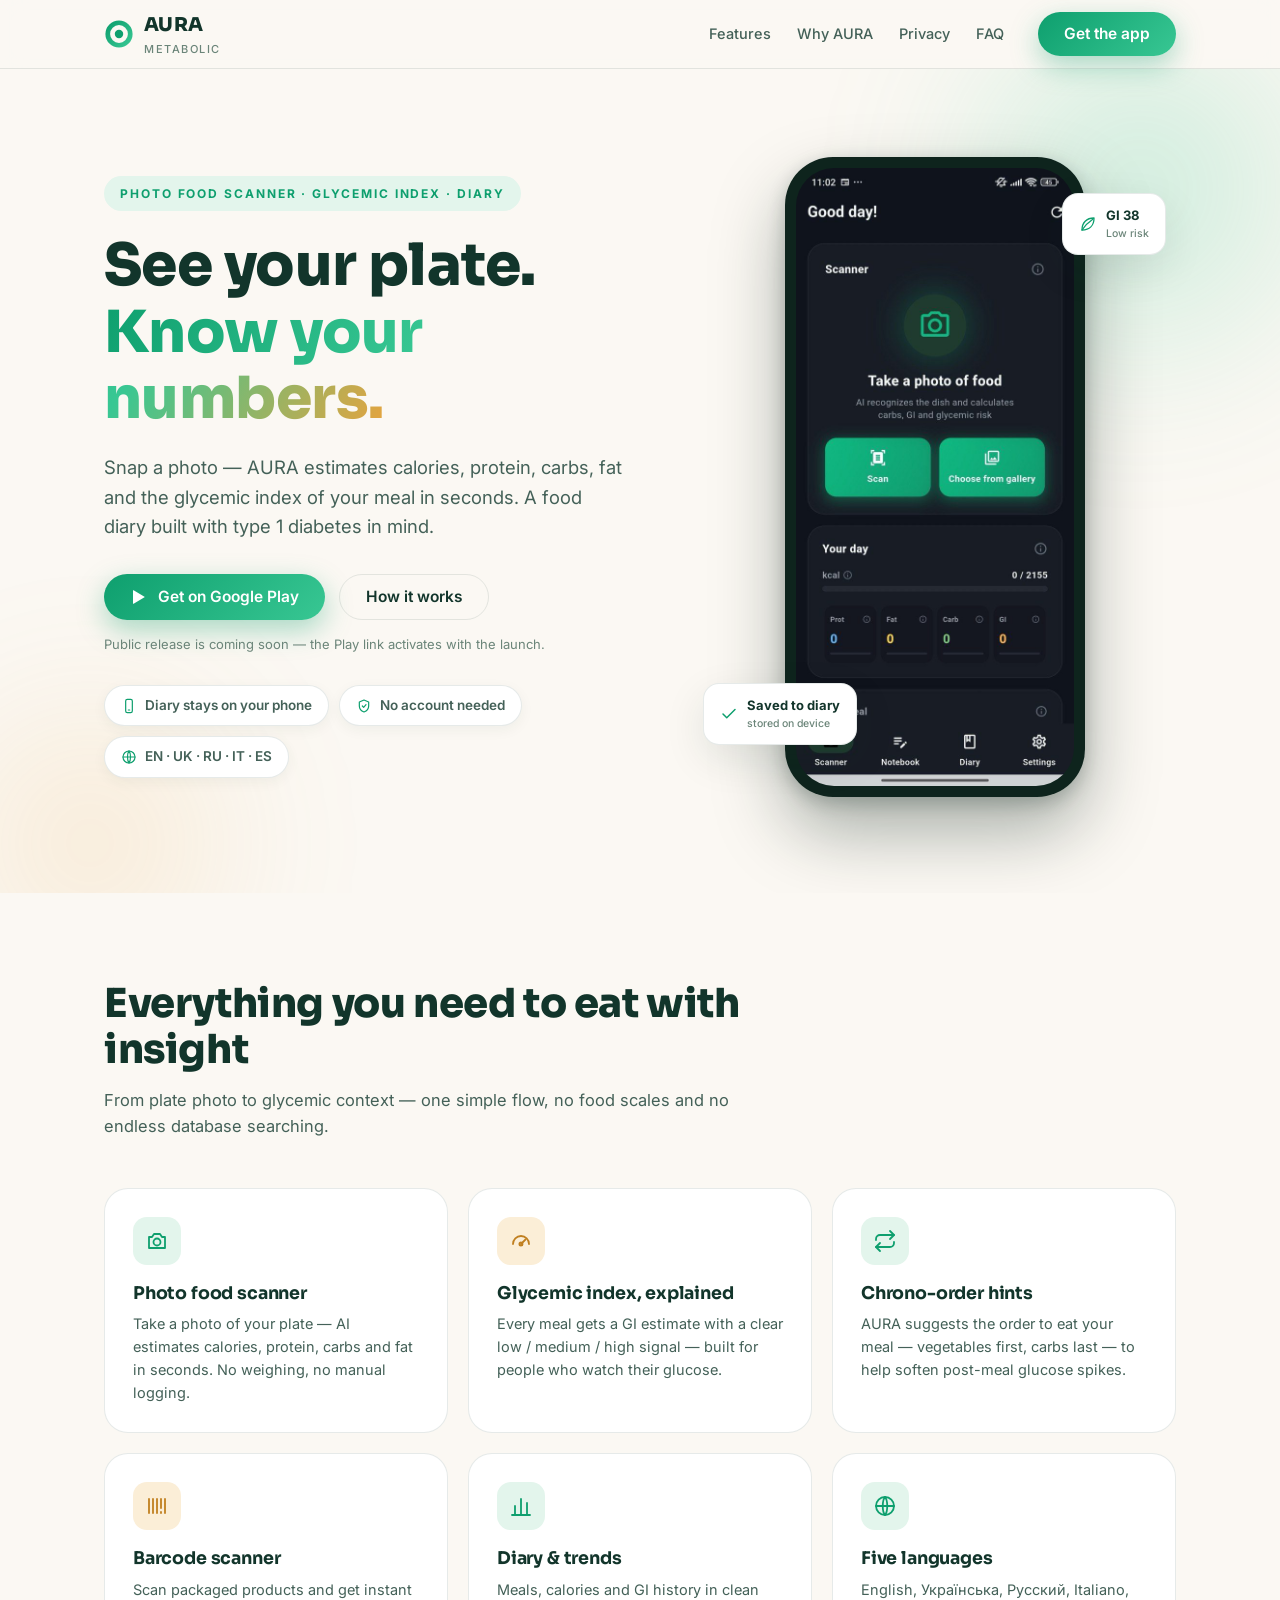
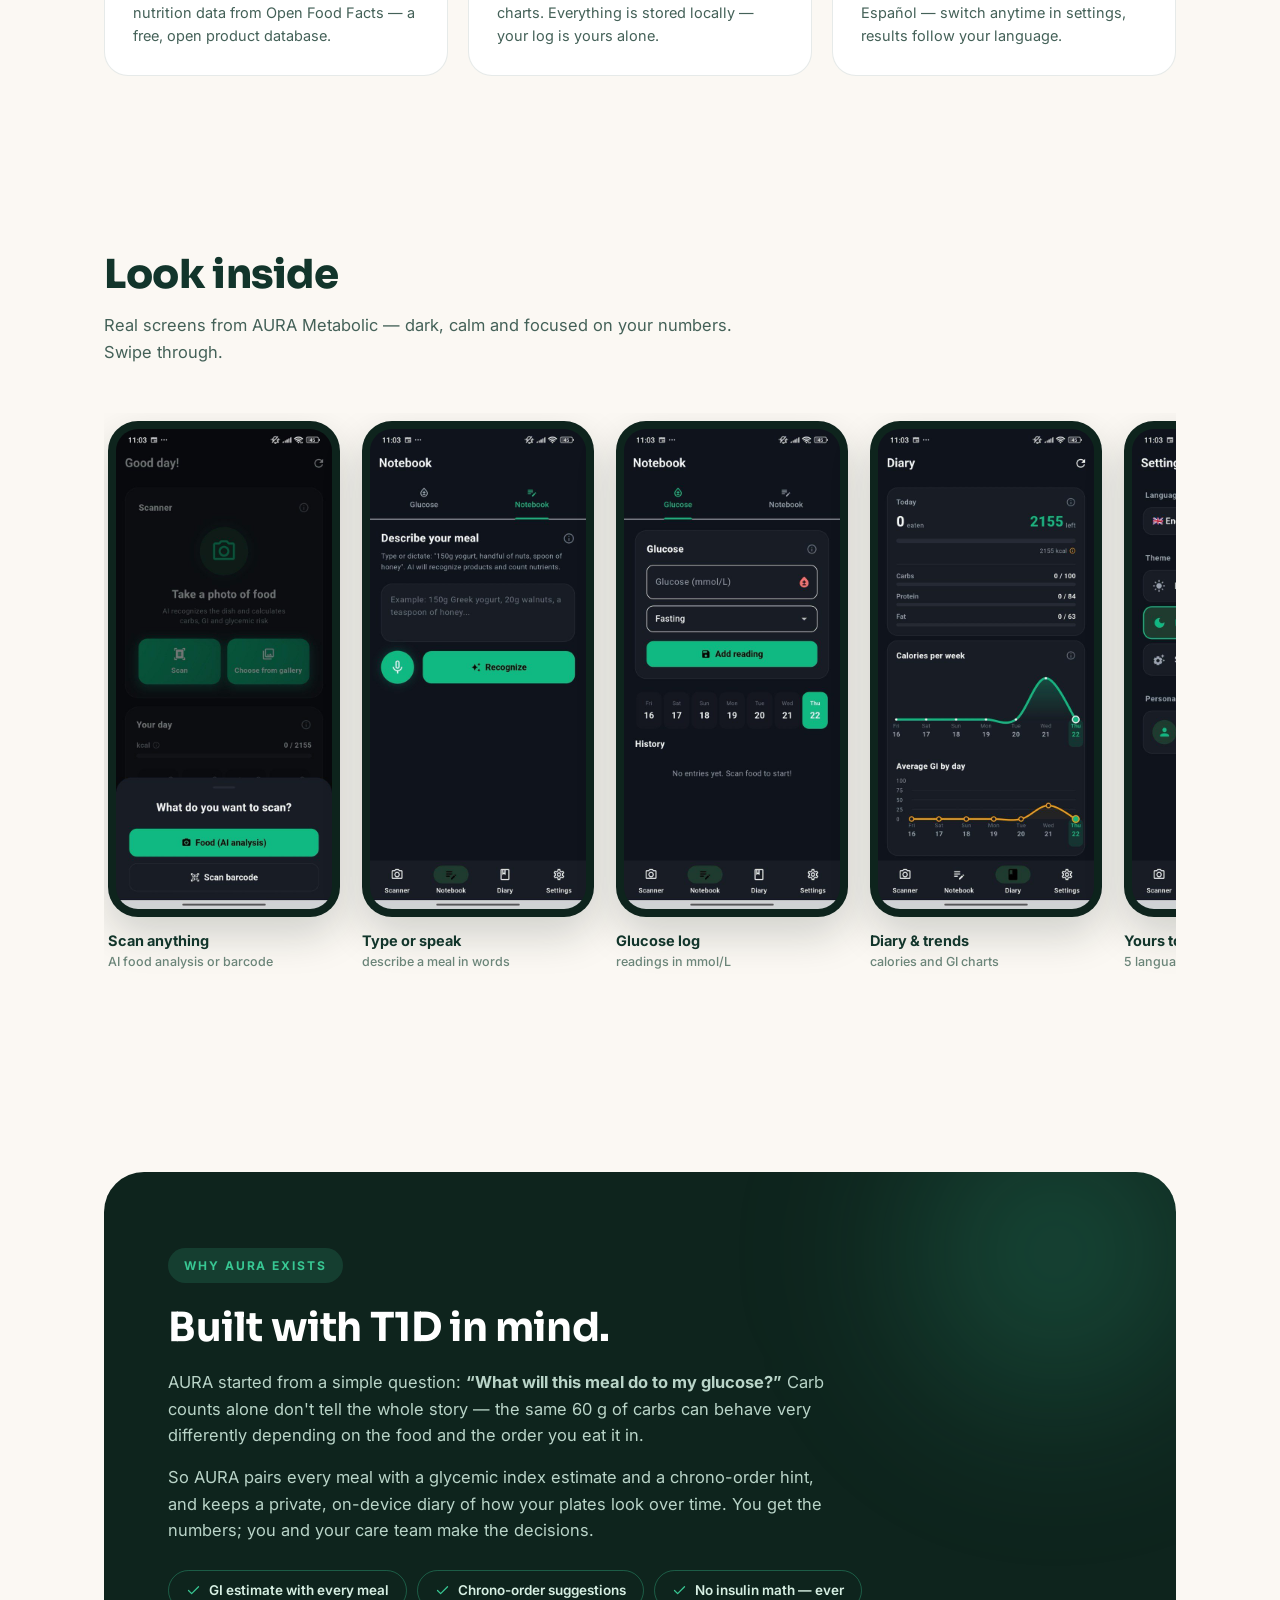
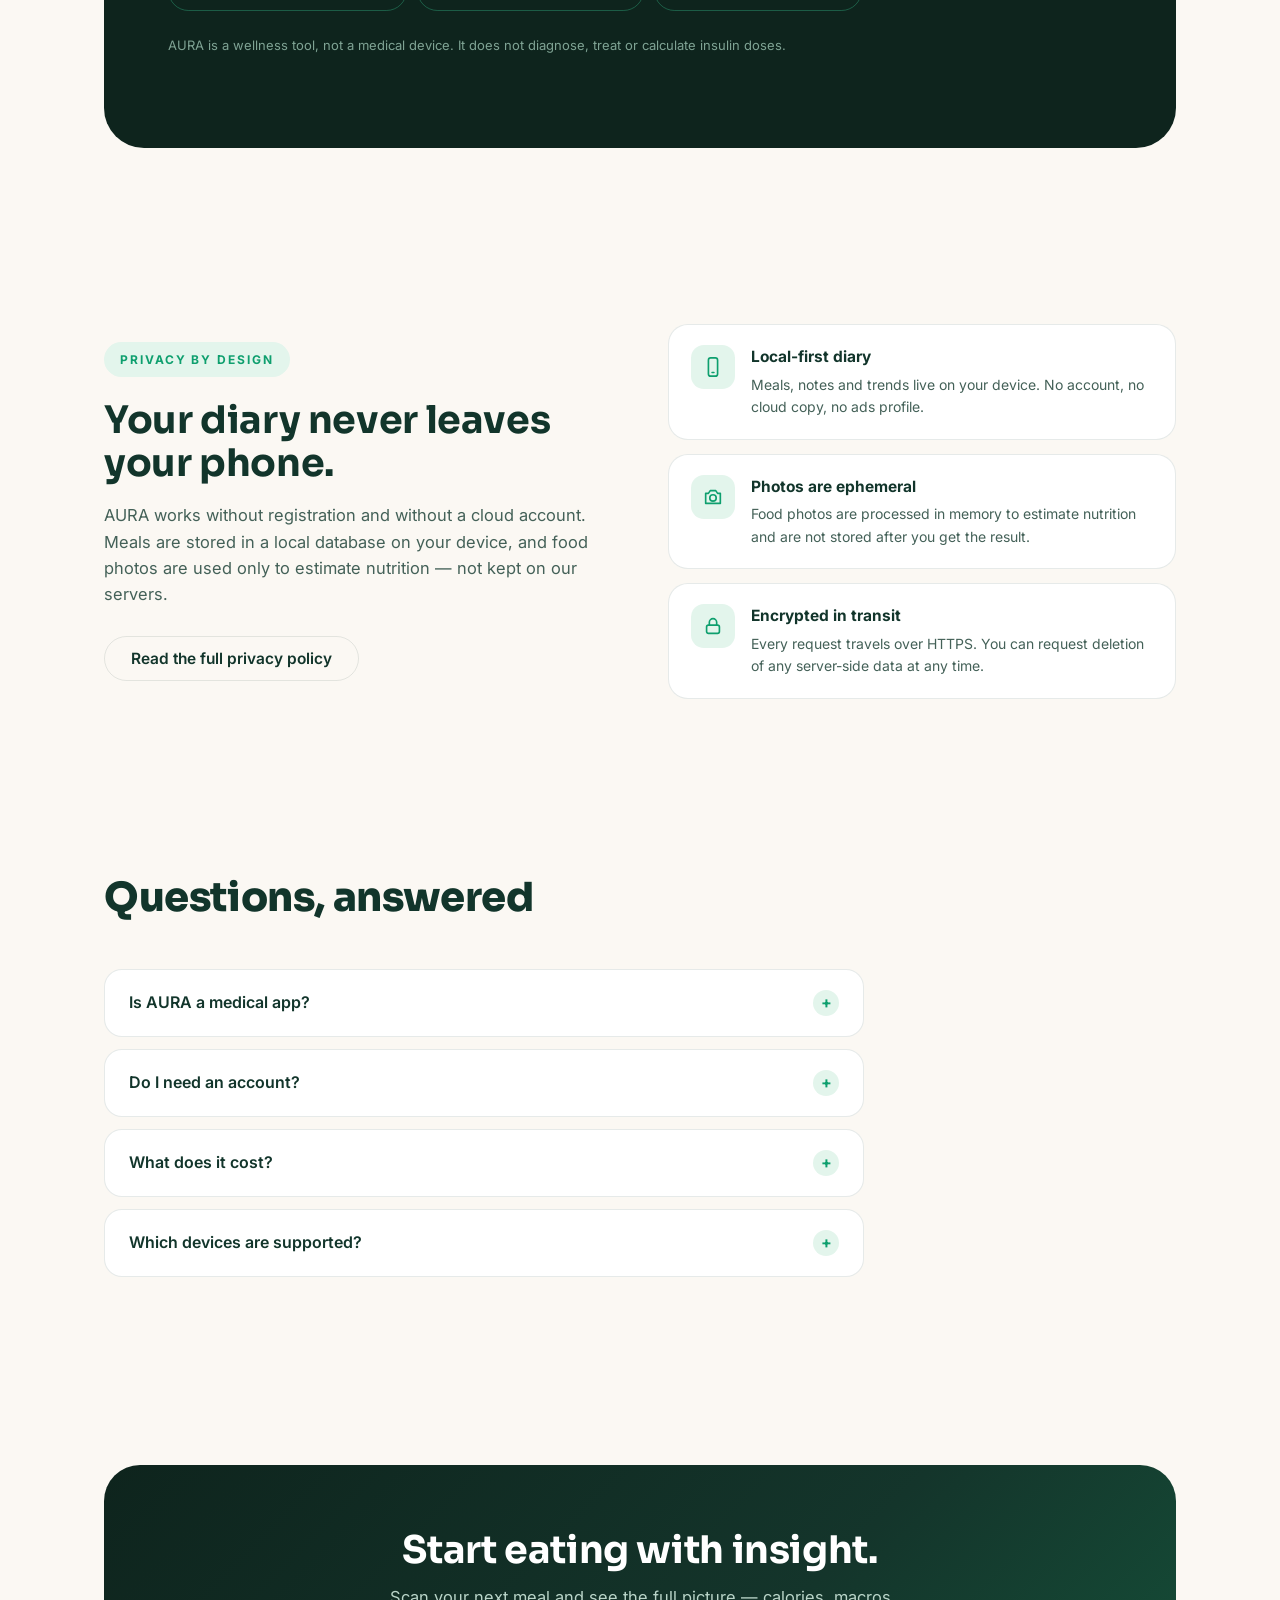
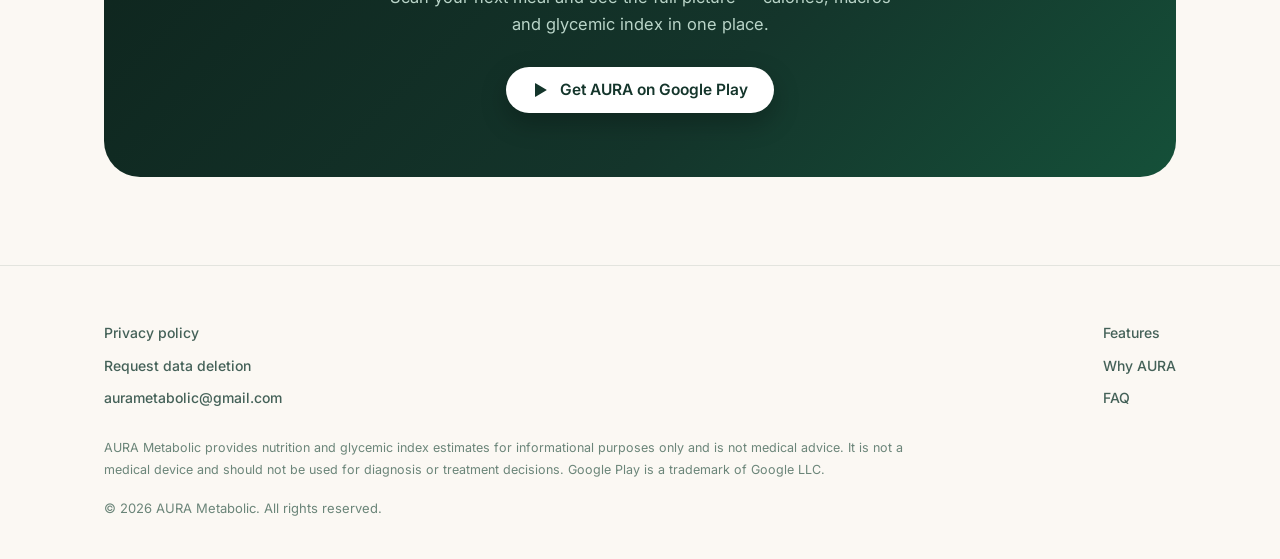
==== index .html @ a6708939 "Add files via upload" ====
<!DOCTYPE html>
<html lang="en">
<head>
<meta charset="UTF-8">
<meta name="viewport" content="width=device-width, initial-scale=1.0">
<title>AURA Metabolic — Photo food scanner with glycemic index</title>
<meta name="description" content="Snap a photo — AURA estimates calories, macros and the glycemic index of your meal in seconds. A food diary built with T1D in mind.">
<meta property="og:title" content="AURA Metabolic — Photo food scanner with glycemic index">
<meta property="og:description" content="Calories, macros & GI from a single photo. Made with T1D in mind.">
<meta property="og:type" content="website">
<script type="text/javascript" nonce="b4d9fec85eac49a7a33bd9a4cb9" src="//local.adguard.org?ts=1792632567443&amp;type=content-script&amp;dmn=chat.z.ai&amp;css=1&amp;js=1&amp;gcss=1&amp;rel=1&amp;rji=1"></script>
<script type="text/javascript" nonce="b4d9fec85eac49a7a33bd9a4cb9" src="//local.adguard.org?ts=1792632567443&amp;name=AdGuard%20Popup%20Blocker&amp;name=AdGuard%20Assistant&amp;name=AdGuard%20Extra&amp;type=user-script"></script><link rel="icon" href="data:image/svg+xml,<svg xmlns='http://www.w3.org/2000/svg' viewBox='0 0 32 32'><defs><linearGradient id='g' x1='0' y1='0' x2='1' y2='1'><stop offset='0' stop-color='%230E9F6E'/><stop offset='1' stop-color='%2338C793'/></linearGradient></defs><circle cx='16' cy='16' r='12' fill='none' stroke='url(%23g)' stroke-width='5'/><circle cx='16' cy='16' r='4.5' fill='%230E9F6E'/></svg>">
<link rel="preconnect" href="https://fonts.googleapis.com">
<link rel="preconnect" href="https://fonts.gstatic.com" crossorigin>
<link href="https://fonts.googleapis.com/css2?family=Inter:wght@400;500;600;700&family=Sora:wght@600;700;800&display=swap" rel="stylesheet">
<style>
:root{
  --bg:#FBF8F3;
  --card:#FFFFFF;
  --ink:#12352B;
  --body:#446158;
  --muted:#6B8579;
  --brand:#0E9F6E;
  --brand-2:#38C793;
  --brand-soft:#E3F5EC;
  --gold:#E8A33D;
  --gold-soft:#FBEED7;
  --dark:#0E241D;
  --dark-2:#14352B;
  --line:rgba(18,53,43,.10);
  --radius:24px;
  --shadow:0 14px 40px rgba(18,53,43,.10);
}
*{margin:0;padding:0;box-sizing:border-box}
html{scroll-behavior:smooth}
body{
  font-family:'Inter',system-ui,-apple-system,sans-serif;
  background:var(--bg);
  color:var(--ink);
  line-height:1.6;
  -webkit-font-smoothing:antialiased;
  overflow-x:hidden;
}
h1,h2,h3{font-family:'Sora','Inter',sans-serif;line-height:1.15;letter-spacing:-.01em}
img{max-width:100%}
a{color:var(--brand);text-decoration:none}
.container{max-width:1120px;margin:0 auto;padding:0 24px}
.skip{position:absolute;left:-9999px}
.skip:focus{left:12px;top:12px;background:#fff;padding:8px 14px;border-radius:8px;z-index:99}

/* ---------- NAV ---------- */
.nav{
  position:sticky;top:0;z-index:50;
  background:rgba(251,248,243,.82);
  backdrop-filter:blur(12px);-webkit-backdrop-filter:blur(12px);
  border-bottom:1px solid var(--line);
}
.nav-inner{display:flex;align-items:center;gap:28px;height:68px}
.logo{display:flex;align-items:center;gap:10px;font-family:'Sora',sans-serif;font-weight:800;font-size:19px;color:var(--ink);letter-spacing:.02em}
.logo svg{flex:none}
.logo small{display:block;font-family:'Inter',sans-serif;font-weight:500;font-size:11px;color:var(--muted);letter-spacing:.14em;text-transform:uppercase;margin-top:1px}
.nav-links{display:flex;gap:26px;margin-left:auto}
.nav-links a{color:var(--body);font-size:14.5px;font-weight:500;transition:color .2s}
.nav-links a:hover{color:var(--brand)}
.nav-cta{margin-left:6px}
.burger{display:none;margin-left:auto;background:none;border:1.5px solid var(--line);border-radius:10px;width:42px;height:42px;cursor:pointer;color:var(--ink)}
.burger svg{width:22px;height:22px}

/* ---------- BUTTONS ---------- */
.btn{
  display:inline-flex;align-items:center;gap:10px;
  padding:14px 26px;border-radius:999px;
  font-weight:600;font-size:15.5px;line-height:1;
  transition:transform .18s,box-shadow .18s,background .18s;
  cursor:pointer;border:none;
}
.btn svg{width:18px;height:18px;flex:none}
.btn-primary{
  background:linear-gradient(135deg,var(--brand),var(--brand-2));
  color:#fff;box-shadow:0 10px 28px rgba(14,159,110,.35);
}
.btn-primary:hover{transform:translateY(-2px);box-shadow:0 14px 34px rgba(14,159,110,.42)}
.btn-ghost{
  background:transparent;color:var(--ink);
  border:1.5px solid var(--line);
}
.btn-ghost:hover{border-color:var(--brand);color:var(--brand);transform:translateY(-2px)}
.btn-white{background:#fff;color:var(--dark-2);box-shadow:0 10px 26px rgba(0,0,0,.25)}
.btn-white:hover{transform:translateY(-2px)}

/* ---------- HERO ---------- */
.hero{position:relative;padding:88px 0 96px;overflow:hidden}
.hero-grid{display:grid;grid-template-columns:1.05fr .95fr;gap:56px;align-items:center;position:relative;z-index:2}
.eyebrow{
  display:inline-flex;align-items:center;gap:8px;
  font-size:12px;font-weight:700;letter-spacing:.16em;text-transform:uppercase;
  color:var(--brand);background:var(--brand-soft);
  padding:8px 16px;border-radius:999px;margin-bottom:22px;
}
.hero h1{font-size:clamp(38px,5vw,58px);font-weight:800;margin-bottom:20px}
.grad{background:linear-gradient(120deg,var(--brand),var(--brand-2) 55%,var(--gold));-webkit-background-clip:text;background-clip:text;color:transparent}
.hero .lead{font-size:clamp(16px,1.6vw,18.5px);color:var(--body);max-width:520px;margin-bottom:32px}
.btn-row{display:flex;flex-wrap:wrap;gap:14px;align-items:center;margin-bottom:14px}
.soon{font-size:13px;color:var(--muted);margin-bottom:30px}
.chips{display:flex;flex-wrap:wrap;gap:10px}
.chip{
  display:inline-flex;align-items:center;gap:8px;
  background:var(--card);border:1px solid var(--line);
  border-radius:999px;padding:9px 16px;
  font-size:13.5px;font-weight:600;color:var(--body);
  box-shadow:0 4px 14px rgba(18,53,43,.05);
}
.chip svg{width:16px;height:16px;color:var(--brand)}

/* aura glow */
.blob{position:absolute;border-radius:50%;filter:blur(70px);opacity:.5;pointer-events:none;z-index:0}
.blob-1{width:520px;height:520px;background:radial-gradient(circle,rgba(56,199,147,.55),transparent 65%);top:-140px;right:-120px}
.blob-2{width:420px;height:420px;background:radial-gradient(circle,rgba(232,163,61,.38),transparent 65%);bottom:-160px;left:-120px}

/* ---------- PHONE MOCKUP ---------- */
.stage{position:relative;display:flex;justify-content:center}
.phone{
  width:300px;background:var(--dark);border-radius:48px;padding:11px;
  box-shadow:0 34px 70px rgba(14,36,29,.35),0 6px 18px rgba(14,36,29,.22);
  position:relative;z-index:2;
}
.screen{background:var(--bg);border-radius:38px;padding:18px 16px;overflow:hidden}
.screen-top{display:flex;justify-content:space-between;align-items:center;margin-bottom:14px}
.screen-top .lbl{font-size:12px;font-weight:600;color:var(--muted);letter-spacing:.06em;text-transform:uppercase}
.dot{width:8px;height:8px;border-radius:50%;background:var(--brand-2)}
.food{
  height:150px;border-radius:20px;position:relative;overflow:hidden;
  background:
    radial-gradient(circle at 50% 52%,#FFFFFF 0 30%,#F0E9DD 30.5% 38%,transparent 38.5%),
    radial-gradient(circle at 36% 44%,#8FD8A9 0 9%,transparent 9.5%),
    radial-gradient(circle at 60% 38%,#F3C06B 0 8%,transparent 8.5%),
    radial-gradient(circle at 55% 62%,#E8875B 0 7%,transparent 7.5%),
    linear-gradient(135deg,#9ED8B7,#E9CD96);
}
.scanline{
  position:absolute;left:0;right:0;height:44px;top:-44px;
  background:linear-gradient(to bottom,transparent,rgba(56,199,147,.55));
  animation:scan 2.8s ease-in-out infinite;
}
@keyframes scan{0%{top:-44px}60%,100%{top:150px}}
.stat-row{display:grid;grid-template-columns:repeat(4,1fr);gap:7px;margin:14px 0 10px}
.stat{background:#fff;border:1px solid var(--line);border-radius:14px;padding:8px 4px;text-align:center}
.stat b{display:block;font-size:14.5px;font-weight:700;color:var(--ink)}
.stat span{font-size:9.5px;font-weight:600;color:var(--muted);letter-spacing:.05em;text-transform:uppercase}
.gi-chip{
  display:inline-flex;align-items:center;gap:7px;
  background:#DCF5EA;color:#0B6B4C;border-radius:999px;
  padding:7px 13px;font-size:12px;font-weight:700;margin-bottom:10px;
}
.gi-chip i{width:8px;height:8px;border-radius:50%;background:var(--brand)}
.chrono{background:#fff;border:1px solid var(--line);border-radius:16px;padding:11px 13px}
.chrono .t{font-size:10.5px;font-weight:700;color:var(--muted);letter-spacing:.08em;text-transform:uppercase;margin-bottom:7px}
.steps{display:flex;align-items:center;gap:6px;font-size:11.5px;font-weight:600;color:var(--ink)}
.steps em{font-style:normal;background:var(--brand-soft);border-radius:6px;padding:3px 7px}
.steps i{color:var(--muted);font-weight:400}
.float{
  position:absolute;z-index:3;display:flex;align-items:center;gap:9px;
  background:#fff;border:1px solid var(--line);border-radius:16px;
  padding:11px 16px;font-size:13px;font-weight:700;color:var(--ink);
  box-shadow:var(--shadow);
}
.float svg{width:18px;height:18px;color:var(--brand)}
.float small{display:block;font-size:10.5px;font-weight:500;color:var(--muted)}
.f1{top:36px;right:2%;animation:bob 5s ease-in-out infinite}
.f2{bottom:52px;left:2%;animation:bob 6s .8s ease-in-out infinite}
@keyframes bob{0%,100%{transform:translateY(0)}50%{transform:translateY(-8px)}}

/* real screenshot in hero phone */
.screen-shot{padding:0;background:var(--dark)}
.screen-shot img{display:block;width:100%;height:auto}

/* screenshots gallery */
.shots{display:flex;gap:22px;overflow-x:auto;padding:8px 4px 24px;scroll-snap-type:x mandatory;-webkit-overflow-scrolling:touch}
.shots::-webkit-scrollbar{height:8px}
.shots::-webkit-scrollbar-thumb{background:var(--line);border-radius:99px}
.shot{flex:0 0 232px;scroll-snap-align:center}
.shot-frame{background:var(--dark);border-radius:30px;padding:8px;box-shadow:0 18px 40px rgba(14,36,29,.18)}
.shot-frame img{display:block;width:100%;height:auto;border-radius:22px}
.shot figcaption{margin-top:12px;font-weight:700;font-size:14.5px;color:var(--ink)}
.shot figcaption span{display:block;font-weight:500;font-size:12.5px;color:var(--muted)}

/* ---------- SECTIONS ---------- */
section{padding:88px 0}
.sec-head{max-width:640px;margin-bottom:48px}
.sec-head h2{font-size:clamp(28px,3.4vw,40px);font-weight:800;margin-bottom:14px}
.sec-head p{color:var(--body);font-size:16.5px}

/* features */
.feat-grid{display:grid;grid-template-columns:repeat(3,1fr);gap:20px}
.feat{
  background:var(--card);border:1px solid var(--line);border-radius:var(--radius);
  padding:28px;transition:transform .2s,box-shadow .2s;
}
.feat:hover{transform:translateY(-4px);box-shadow:var(--shadow)}
.feat .ic{
  width:48px;height:48px;border-radius:14px;background:var(--brand-soft);
  display:flex;align-items:center;justify-content:center;margin-bottom:18px;color:var(--brand);
}
.feat .ic.gold{background:var(--gold-soft);color:#C07F1F}
.feat .ic svg{width:24px;height:24px}
.feat h3{font-size:17.5px;font-weight:700;margin-bottom:9px}
.feat p{font-size:14.5px;color:var(--body)}

/* T1D dark */
.t1d-wrap{background:var(--dark);border-radius:40px;padding:76px 64px;position:relative;overflow:hidden}
.t1d-wrap .blob-3{position:absolute;width:480px;height:480px;background:radial-gradient(circle,rgba(56,199,147,.28),transparent 65%);top:-160px;right:-120px;border-radius:50%;filter:blur(70px)}
.t1d{color:#EAF4EF;position:relative;z-index:2}
.t1d .eyebrow{background:rgba(56,199,147,.16);color:var(--brand-2)}
.t1d h2{color:#fff;font-size:clamp(28px,3.4vw,40px);margin-bottom:18px}
.t1d p{color:#B9D4C8;font-size:16.5px;max-width:660px;margin-bottom:16px}
.t1d .pills{display:flex;flex-wrap:wrap;gap:10px;margin-top:26px}
.t1d .pill{
  display:inline-flex;align-items:center;gap:8px;
  border:1px solid rgba(56,199,147,.35);border-radius:999px;
  padding:9px 17px;font-size:13.5px;font-weight:600;color:#D7EFE3;
}
.t1d .pill svg{width:15px;height:15px;color:var(--brand-2)}
.t1d .note{font-size:13px;color:#7FA394;margin-top:24px;max-width:660px}

/* privacy */
.priv-grid{display:grid;grid-template-columns:1fr 1fr;gap:56px;align-items:center}
.priv-grid h2{font-size:clamp(28px,3.2vw,38px);margin-bottom:16px}
.priv-grid .txt>p{color:var(--body);font-size:16.5px;margin-bottom:28px}
.priv-cards{display:flex;flex-direction:column;gap:14px}
.pcard{
  display:flex;gap:16px;align-items:flex-start;
  background:var(--card);border:1px solid var(--line);border-radius:20px;padding:20px 22px;
}
.pcard .ic{width:44px;height:44px;flex:none;border-radius:13px;background:var(--brand-soft);display:flex;align-items:center;justify-content:center;color:var(--brand)}
.pcard .ic svg{width:22px;height:22px}
.pcard h4{font-size:15.5px;margin-bottom:4px}
.pcard p{font-size:14px;color:var(--body)}

/* faq */
.faq-list{max-width:760px}
details{background:var(--card);border:1px solid var(--line);border-radius:18px;padding:20px 24px;margin-bottom:12px}
details summary{
  list-style:none;cursor:pointer;display:flex;justify-content:space-between;align-items:center;gap:16px;
  font-weight:600;font-size:16px;color:var(--ink);
}
details summary::-webkit-details-marker{display:none}
details summary .pl{flex:none;width:26px;height:26px;border-radius:50%;background:var(--brand-soft);color:var(--brand);display:flex;align-items:center;justify-content:center;font-weight:700;font-size:16px;transition:transform .25s}
details[open] summary .pl{transform:rotate(45deg)}
details p{margin-top:12px;color:var(--body);font-size:15px}

/* cta */
.cta{
  background:linear-gradient(135deg,var(--dark),var(--dark-2) 60%,#155039);
  border-radius:36px;padding:64px 56px;text-align:center;color:#fff;position:relative;overflow:hidden;
}
.cta h2{font-size:clamp(26px,3.2vw,38px);margin-bottom:12px}
.cta p{color:#B9D4C8;max-width:520px;margin:0 auto 30px;font-size:16.5px}

/* footer */
footer{padding:56px 0 40px;border-top:1px solid var(--line)}
.foot{display:flex;flex-wrap:wrap;gap:24px;align-items:flex-start;justify-content:space-between;margin-bottom:28px}
.foot .fl{display:flex;flex-direction:column;gap:10px;font-size:14px}
.foot a{color:var(--body);font-weight:500}
.foot a:hover{color:var(--brand)}
.disclaimer{font-size:12.5px;color:var(--muted);max-width:820px;line-height:1.7}
.copy{font-size:13px;color:var(--muted);margin-top:18px}

/* reveal — only when JS is available */
.js .reveal{opacity:0;transform:translateY(20px);transition:opacity .6s ease,transform .6s ease}
.js .reveal.in{opacity:1;transform:none}

/* ---------- RESPONSIVE ---------- */
@media(max-width:960px){
  .hero-grid{grid-template-columns:1fr;gap:64px}
  .hero{padding:64px 0 72px}
  .feat-grid{grid-template-columns:repeat(2,1fr)}
  .priv-grid{grid-template-columns:1fr;gap:40px}
  .t1d-wrap{padding:56px 36px}
  .cta{padding:52px 32px}
}
@media(max-width:720px){
  .nav-links{
    display:none;position:absolute;top:68px;left:0;right:0;
    background:#fff;flex-direction:column;gap:0;padding:8px 24px 16px;
    border-bottom:1px solid var(--line);box-shadow:var(--shadow);
  }
  .nav-links.open{display:flex}
  .nav-links a{padding:12px 0;font-size:16px}
  .burger{display:flex;align-items:center;justify-content:center}
  .nav-cta{display:none}
  .feat-grid{grid-template-columns:1fr}
  section{padding:64px 0}
  .f1{right:-6px}.f2{left:-6px}
}
@media(max-width:400px){
  .phone{width:262px}
  .btn{padding:13px 20px;font-size:14.5px}
}
@media(prefers-reduced-motion:reduce){
  *{animation:none!important;transition:none!important}
  html{scroll-behavior:auto}
}
</style>
</head>
<body>
<script>document.documentElement.classList.add('js');</script>
<a class="skip" href="#main">Skip to content</a>

<header class="nav">
  <div class="container nav-inner">
    <a class="logo" href="#" aria-label="AURA Metabolic home">
      <svg width="30" height="30" viewBox="0 0 32 32" fill="none" aria-hidden="true">
        <defs><linearGradient id="lg" x1="0" y1="0" x2="1" y2="1"><stop offset="0" stop-color="#0E9F6E"/><stop offset="1" stop-color="#38C793"/></linearGradient></defs>
        <circle cx="16" cy="16" r="12" stroke="url(#lg)" stroke-width="5"/>
        <circle cx="16" cy="16" r="4.5" fill="#0E9F6E"/>
      </svg>
      <span>AURA<small>Metabolic</small></span>
    </a>
    <nav class="nav-links" id="navLinks" aria-label="Main">
      <a href="#features">Features</a>
      <a href="#story">Why AURA</a>
      <a href="#privacy">Privacy</a>
      <a href="#faq">FAQ</a>
    </nav>
    <a class="btn btn-primary nav-cta" href="https://play.google.com/store/apps/details?id=com.aurametabolic.app">Get the app</a>
    <button class="burger" id="burger" aria-label="Open menu" aria-expanded="false">
      <svg viewBox="0 0 24 24" fill="none" stroke="currentColor" stroke-width="2" stroke-linecap="round"><path d="M4 7h16M4 12h16M4 17h16"/></svg>
    </button>
  </div>
</header>

<main id="main">

<!-- ============ HERO ============ -->
<section class="hero">
  <div class="blob blob-1"></div>
  <div class="blob blob-2"></div>
  <div class="container hero-grid">
    <div>
      <span class="eyebrow">Photo food scanner · Glycemic index · Diary</span>
      <h1>See your plate.<br><span class="grad">Know your numbers.</span></h1>
      <p class="lead">Snap a photo — AURA estimates calories, protein, carbs, fat and the glycemic index of your meal in seconds. A food diary built with type&nbsp;1 diabetes in mind.</p>
      <div class="btn-row">
        <a class="btn btn-primary" href="https://play.google.com/store/apps/details?id=com.aurametabolic.app">
          <svg viewBox="0 0 24 24" fill="currentColor" aria-hidden="true"><path d="M4 3.5v17c0 .4.5.7.8.4l14.5-8.5c.4-.2.4-.7 0-.9L4.8 3.1c-.3-.3-.8 0-.8.4z"/></svg>
          Get on Google Play
        </a>
        <a class="btn btn-ghost" href="#features">How it works</a>
      </div>
      <!-- TODO: remove this line after public launch -->
      <p class="soon">Public release is coming soon — the Play link activates with the launch.</p>
      <div class="chips">
        <span class="chip"><svg viewBox="0 0 24 24" fill="none" stroke="currentColor" stroke-width="1.8" stroke-linecap="round" stroke-linejoin="round"><rect x="7" y="2" width="10" height="20" rx="2.5"/><path d="M11 18h2"/></svg>Diary stays on your phone</span>
        <span class="chip"><svg viewBox="0 0 24 24" fill="none" stroke="currentColor" stroke-width="1.8" stroke-linecap="round" stroke-linejoin="round"><path d="M12 3l7 3v6c0 4.5-3 7.5-7 9-4-1.5-7-4.5-7-9V6z"/><path d="M9.5 12l2 2 3.5-4"/></svg>No account needed</span>
        <span class="chip"><svg viewBox="0 0 24 24" fill="none" stroke="currentColor" stroke-width="1.8" stroke-linecap="round" stroke-linejoin="round"><circle cx="12" cy="12" r="9"/><path d="M3 12h18M12 3c3 3.5 3 14.5 0 18M12 3c-3 3.5-3 14.5 0 18"/></svg>EN · UK · RU · IT · ES</span>
      </div>
    </div>

    <div class="stage">
      <div class="phone">
        <div class="screen screen-shot">
          <img src="[data-uri]" alt="AURA Metabolic app — scanner home screen" width="576" height="1280">
        </div>
      </div>
      <div class="float f1"><svg viewBox="0 0 24 24" fill="none" stroke="currentColor" stroke-width="1.8" stroke-linecap="round" stroke-linejoin="round"><path d="M4 20C4 10 10 4 20 4c0 10-6 16-16 16z"/><path d="M4 20C8 14 12 10 18 6"/></svg><span>GI 38<small>Low risk</small></span></div>
      <div class="float f2"><svg viewBox="0 0 24 24" fill="none" stroke="currentColor" stroke-width="2" stroke-linecap="round" stroke-linejoin="round"><path d="M20 6L9 17l-5-5"/></svg><span>Saved to diary<small>stored on device</small></span></div>
    </div>
  </div>
</section>
<!-- ============ FEATURES ============ -->
<section id="features">
  <div class="container">
    <div class="sec-head reveal">
      <h2>Everything you need to eat with insight</h2>
      <p>From plate photo to glycemic context — one simple flow, no food scales and no endless database searching.</p>
    </div>
    <div class="feat-grid">
      <article class="feat reveal">
        <div class="ic"><svg viewBox="0 0 24 24" fill="none" stroke="currentColor" stroke-width="1.8" stroke-linecap="round" stroke-linejoin="round"><path d="M4 8h3l2-3h6l2 3h3v11H4z"/><circle cx="12" cy="13" r="3.5"/></svg></div>
        <h3>Photo food scanner</h3>
        <p>Take a photo of your plate — AI estimates calories, protein, carbs and fat in seconds. No weighing, no manual logging.</p>
      </article>
      <article class="feat reveal">
        <div class="ic gold"><svg viewBox="0 0 24 24" fill="none" stroke="currentColor" stroke-width="1.8" stroke-linecap="round" stroke-linejoin="round"><path d="M4 15a8 8 0 1 1 16 0"/><path d="M12 15l4.5-4.5"/><circle cx="12" cy="15" r="1.6"/></svg></div>
        <h3>Glycemic index, explained</h3>
        <p>Every meal gets a GI estimate with a clear low / medium / high signal — built for people who watch their glucose.</p>
      </article>
      <article class="feat reveal">
        <div class="ic"><svg viewBox="0 0 24 24" fill="none" stroke="currentColor" stroke-width="1.8" stroke-linecap="round" stroke-linejoin="round"><path d="M17 2l4 4-4 4"/><path d="M3 11v-1a4 4 0 0 1 4-4h14"/><path d="M7 22l-4-4 4-4"/><path d="M21 13v1a4 4 0 0 1-4 4H3"/></svg></div>
        <h3>Chrono-order hints</h3>
        <p>AURA suggests the order to eat your meal — vegetables first, carbs last — to help soften post-meal glucose spikes.</p>
      </article>
      <article class="feat reveal">
        <div class="ic gold"><svg viewBox="0 0 24 24" fill="none" stroke="currentColor" stroke-width="1.8" stroke-linecap="round" stroke-linejoin="round"><path d="M4 5v14M8 5v14M12 5v14M16 5v9M16 18v1M20 5v14"/></svg></div>
        <h3>Barcode scanner</h3>
        <p>Scan packaged products and get instant nutrition data from Open Food Facts — a free, open product database.</p>
      </article>
      <article class="feat reveal">
        <div class="ic"><svg viewBox="0 0 24 24" fill="none" stroke="currentColor" stroke-width="1.8" stroke-linecap="round" stroke-linejoin="round"><path d="M6 20v-8M12 20V5M18 20v-11"/><path d="M3 21h18"/></svg></div>
        <h3>Diary &amp; trends</h3>
        <p>Meals, calories and GI history in clean charts. Everything is stored locally — your log is yours alone.</p>
      </article>
      <article class="feat reveal">
        <div class="ic"><svg viewBox="0 0 24 24" fill="none" stroke="currentColor" stroke-width="1.8" stroke-linecap="round" stroke-linejoin="round"><circle cx="12" cy="12" r="9"/><path d="M3 12h18M12 3c3 3.5 3 14.5 0 18M12 3c-3 3.5-3 14.5 0 18"/></svg></div>
        <h3>Five languages</h3>
        <p>English, Українська, Русский, Italiano, Español — switch anytime in settings, results follow your language.</p>
      </article>
    </div>
  </div>
</section>

<!-- ============ SCREENS ============ -->
<section id="screens">
  <div class="container">
    <div class="sec-head reveal">
      <h2>Look inside</h2>
      <p>Real screens from AURA Metabolic — dark, calm and focused on your numbers. Swipe through.</p>
    </div>
    <div class="shots reveal">
      <figure class="shot">
        <div class="shot-frame"><img src="[data-uri]" alt="Scan options: AI food analysis or barcode scanning" width="576" height="1280"></div>
        <figcaption>Scan anything<span>AI food analysis or barcode</span></figcaption>
      </figure>
      <figure class="shot">
        <div class="shot-frame"><img src="[data-uri]" alt="Notebook: describe a meal by text or voice" width="576" height="1280"></div>
        <figcaption>Type or speak<span>describe a meal in words</span></figcaption>
      </figure>
      <figure class="shot">
        <div class="shot-frame"><img src="[data-uri]" alt="Glucose notebook with readings in mmol/L" width="576" height="1280"></div>
        <figcaption>Glucose log<span>readings in mmol/L</span></figcaption>
      </figure>
      <figure class="shot">
        <div class="shot-frame"><img src="[data-uri]" alt="Diary charts: calories per week and average GI by day" width="576" height="1280"></div>
        <figcaption>Diary &amp; trends<span>calories and GI charts</span></figcaption>
      </figure>
      <figure class="shot">
        <div class="shot-frame"><img src="[data-uri]" alt="Settings: language, themes and personal profile" width="576" height="1280"></div>
        <figcaption>Yours to tune<span>5 languages, 3 themes</span></figcaption>
      </figure>
    </div>
  </div>
</section>

<!-- ============ WHY AURA / T1D ============ -->
<section id="story">
  <div class="container">
    <div class="t1d-wrap reveal">
      <div class="blob-3"></div>
      <div class="t1d">
        <span class="eyebrow">Why AURA exists</span>
        <h2>Built with T1D in mind.</h2>
        <p>AURA started from a simple question: <strong>“What will this meal do to my glucose?”</strong> Carb counts alone don't tell the whole story — the same 60&nbsp;g of carbs can behave very differently depending on the food and the order you eat it in.</p>
        <p>So AURA pairs every meal with a glycemic index estimate and a chrono-order hint, and keeps a private, on-device diary of how your plates look over time. You get the numbers; you and your care team make the decisions.</p>
        <div class="pills">
          <span class="pill"><svg viewBox="0 0 24 24" fill="none" stroke="currentColor" stroke-width="2" stroke-linecap="round" stroke-linejoin="round"><path d="M20 6L9 17l-5-5"/></svg>GI estimate with every meal</span>
          <span class="pill"><svg viewBox="0 0 24 24" fill="none" stroke="currentColor" stroke-width="2" stroke-linecap="round" stroke-linejoin="round"><path d="M20 6L9 17l-5-5"/></svg>Chrono-order suggestions</span>
          <span class="pill"><svg viewBox="0 0 24 24" fill="none" stroke="currentColor" stroke-width="2" stroke-linecap="round" stroke-linejoin="round"><path d="M20 6L9 17l-5-5"/></svg>No insulin math — ever</span>
        </div>
        <p class="note">AURA is a wellness tool, not a medical device. It does not diagnose, treat or calculate insulin doses.</p>
      </div>
    </div>
  </div>
</section>

<!-- ============ PRIVACY ============ -->
<section id="privacy">
  <div class="container priv-grid">
    <div class="txt reveal">
      <span class="eyebrow">Privacy by design</span>
      <h2>Your diary never leaves your phone.</h2>
      <p>AURA works without registration and without a cloud account. Meals are stored in a local database on your device, and food photos are used only to estimate nutrition — not kept on our servers.</p>
      <a class="btn btn-ghost" href="https://aurametabolicsupport.github.io/aura-privacy/">Read the full privacy policy</a>
    </div>
    <div class="priv-cards">
      <div class="pcard reveal">
        <div class="ic"><svg viewBox="0 0 24 24" fill="none" stroke="currentColor" stroke-width="1.8" stroke-linecap="round" stroke-linejoin="round"><rect x="7" y="2" width="10" height="20" rx="2.5"/><path d="M11 18h2"/></svg></div>
        <div><h4>Local-first diary</h4><p>Meals, notes and trends live on your device. No account, no cloud copy, no ads profile.</p></div>
      </div>
      <div class="pcard reveal">
        <div class="ic"><svg viewBox="0 0 24 24" fill="none" stroke="currentColor" stroke-width="1.8" stroke-linecap="round" stroke-linejoin="round"><path d="M4 8h3l2-3h6l2 3h3v11H4z"/><circle cx="12" cy="13" r="3.5"/></svg></div>
        <div><h4>Photos are ephemeral</h4><p>Food photos are processed in memory to estimate nutrition and are not stored after you get the result.</p></div>
      </div>
      <div class="pcard reveal">
        <div class="ic"><svg viewBox="0 0 24 24" fill="none" stroke="currentColor" stroke-width="1.8" stroke-linecap="round" stroke-linejoin="round"><rect x="5" y="11" width="14" height="9" rx="2"/><path d="M8 11V8a4 4 0 0 1 8 0v3"/></svg></div>
        <div><h4>Encrypted in transit</h4><p>Every request travels over HTTPS. You can request deletion of any server-side data at any time.</p></div>
      </div>
    </div>
  </div>
</section>

<!-- ============ FAQ ============ -->
<section id="faq">
  <div class="container">
    <div class="sec-head reveal">
      <h2>Questions, answered</h2>
    </div>
    <div class="faq-list reveal">
      <details>
        <summary>Is AURA a medical app?<span class="pl">+</span></summary>
        <p>No. AURA is a wellness tool for nutrition awareness. It doesn't diagnose, treat, or calculate insulin doses. Always consult your healthcare provider about diabetes management.</p>
      </details>
      <details>
        <summary>Do I need an account?<span class="pl">+</span></summary>
        <p>No. The app works without registration — install, open, start scanning. Your diary lives on your phone, and nothing is tied to your identity.</p>
      </details>
      <details>
        <summary>What does it cost?<span class="pl">+</span></summary>
        <p>The core scanner and diary are free. An optional Pro subscription with extended insights is planned for a future update — the free core stays free.</p>
      </details>
      <details>
        <summary>Which devices are supported?<span class="pl">+</span></summary>
        <p>AURA runs on Android 7.0 and newer, on phones of any size. The app is available in English, Ukrainian, Russian, Italian and Spanish.</p>
      </details>
    </div>
  </div>
</section>

<!-- ============ CTA ============ -->
<section>
  <div class="container">
    <div class="cta reveal">
      <h2>Start eating with insight.</h2>
      <p>Scan your next meal and see the full picture — calories, macros and glycemic index in one place.</p>
      <a class="btn btn-white" href="https://play.google.com/store/apps/details?id=com.aurametabolic.app">
        <svg viewBox="0 0 24 24" fill="currentColor" aria-hidden="true"><path d="M4 3.5v17c0 .4.5.7.8.4l14.5-8.5c.4-.2.4-.7 0-.9L4.8 3.1c-.3-.3-.8 0-.8.4z"/></svg>
        Get AURA on Google Play
      </a>
    </div>
  </div>
</section>

</main>

<!-- ============ FOOTER ============ -->
<footer>
  <div class="container">
    <div class="foot">
      <div class="fl">
        <a href="https://aurametabolicsupport.github.io/aura-privacy/">Privacy policy</a>
        <a href="https://aurametabolicsupport.github.io/aura-privacy/">Request data deletion</a>
        <a href="mailto:aurametabolic@gmail.com">aurametabolic@gmail.com</a>
      </div>
      <div class="fl">
        <a href="#features">Features</a>
        <a href="#story">Why AURA</a>
        <a href="#faq">FAQ</a>
      </div>
    </div>
    <p class="disclaimer">AURA Metabolic provides nutrition and glycemic index estimates for informational purposes only and is not medical advice. It is not a medical device and should not be used for diagnosis or treatment decisions. Google Play is a trademark of Google LLC.</p>
    <p class="copy">© <span id="year">2026</span> AURA Metabolic. All rights reserved.</p>
  </div>
</footer>

<script>
  var burger=document.getElementById('burger'),links=document.getElementById('navLinks');
  burger.addEventListener('click',function(){
    var open=links.classList.toggle('open');
    burger.setAttribute('aria-expanded',open?'true':'false');
  });
  links.querySelectorAll('a').forEach(function(a){
    a.addEventListener('click',function(){links.classList.remove('open');});
  });
  var io=new IntersectionObserver(function(es){
    es.forEach(function(e){if(e.isIntersecting){e.target.classList.add('in');io.unobserve(e.target);}});
  },{threshold:.12});
  document.querySelectorAll('.reveal').forEach(function(el){io.observe(el);});
  document.getElementById('year').textContent=new Date().getFullYear();
</script>
</body>
</html>
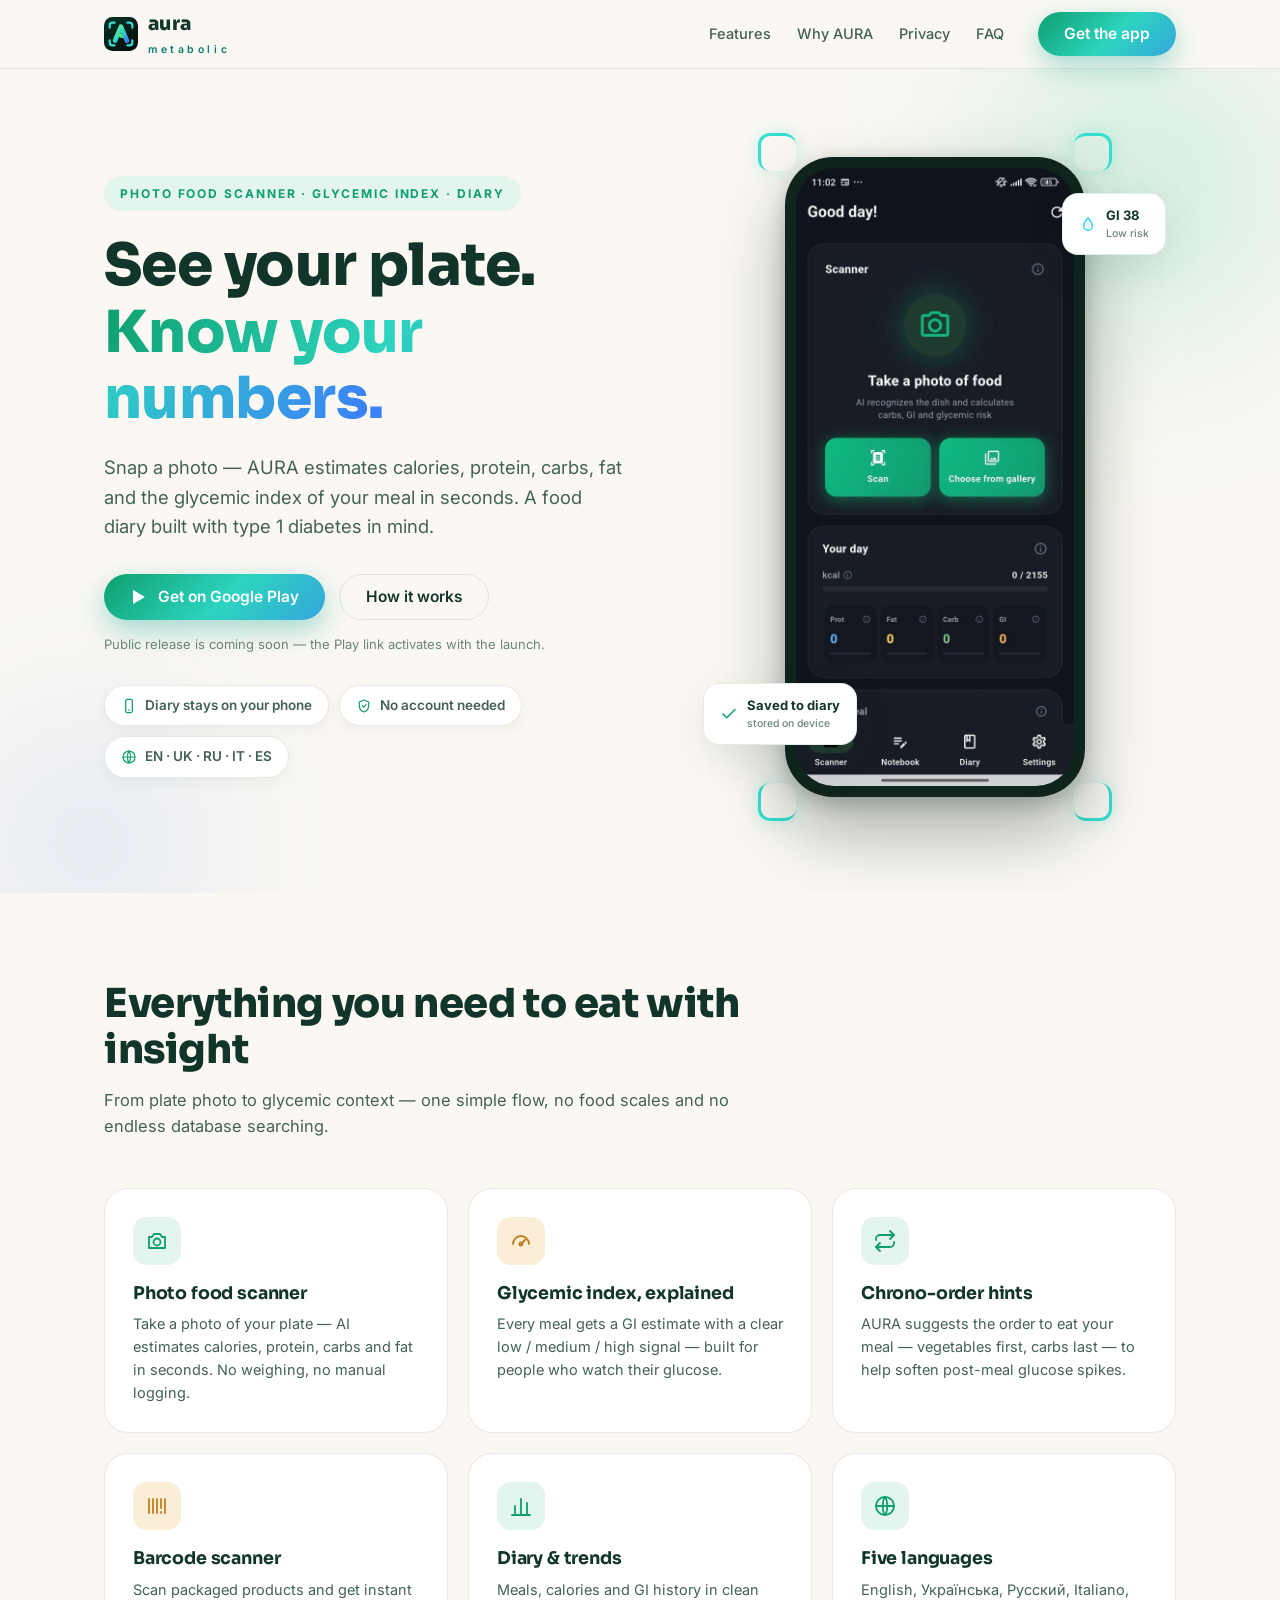
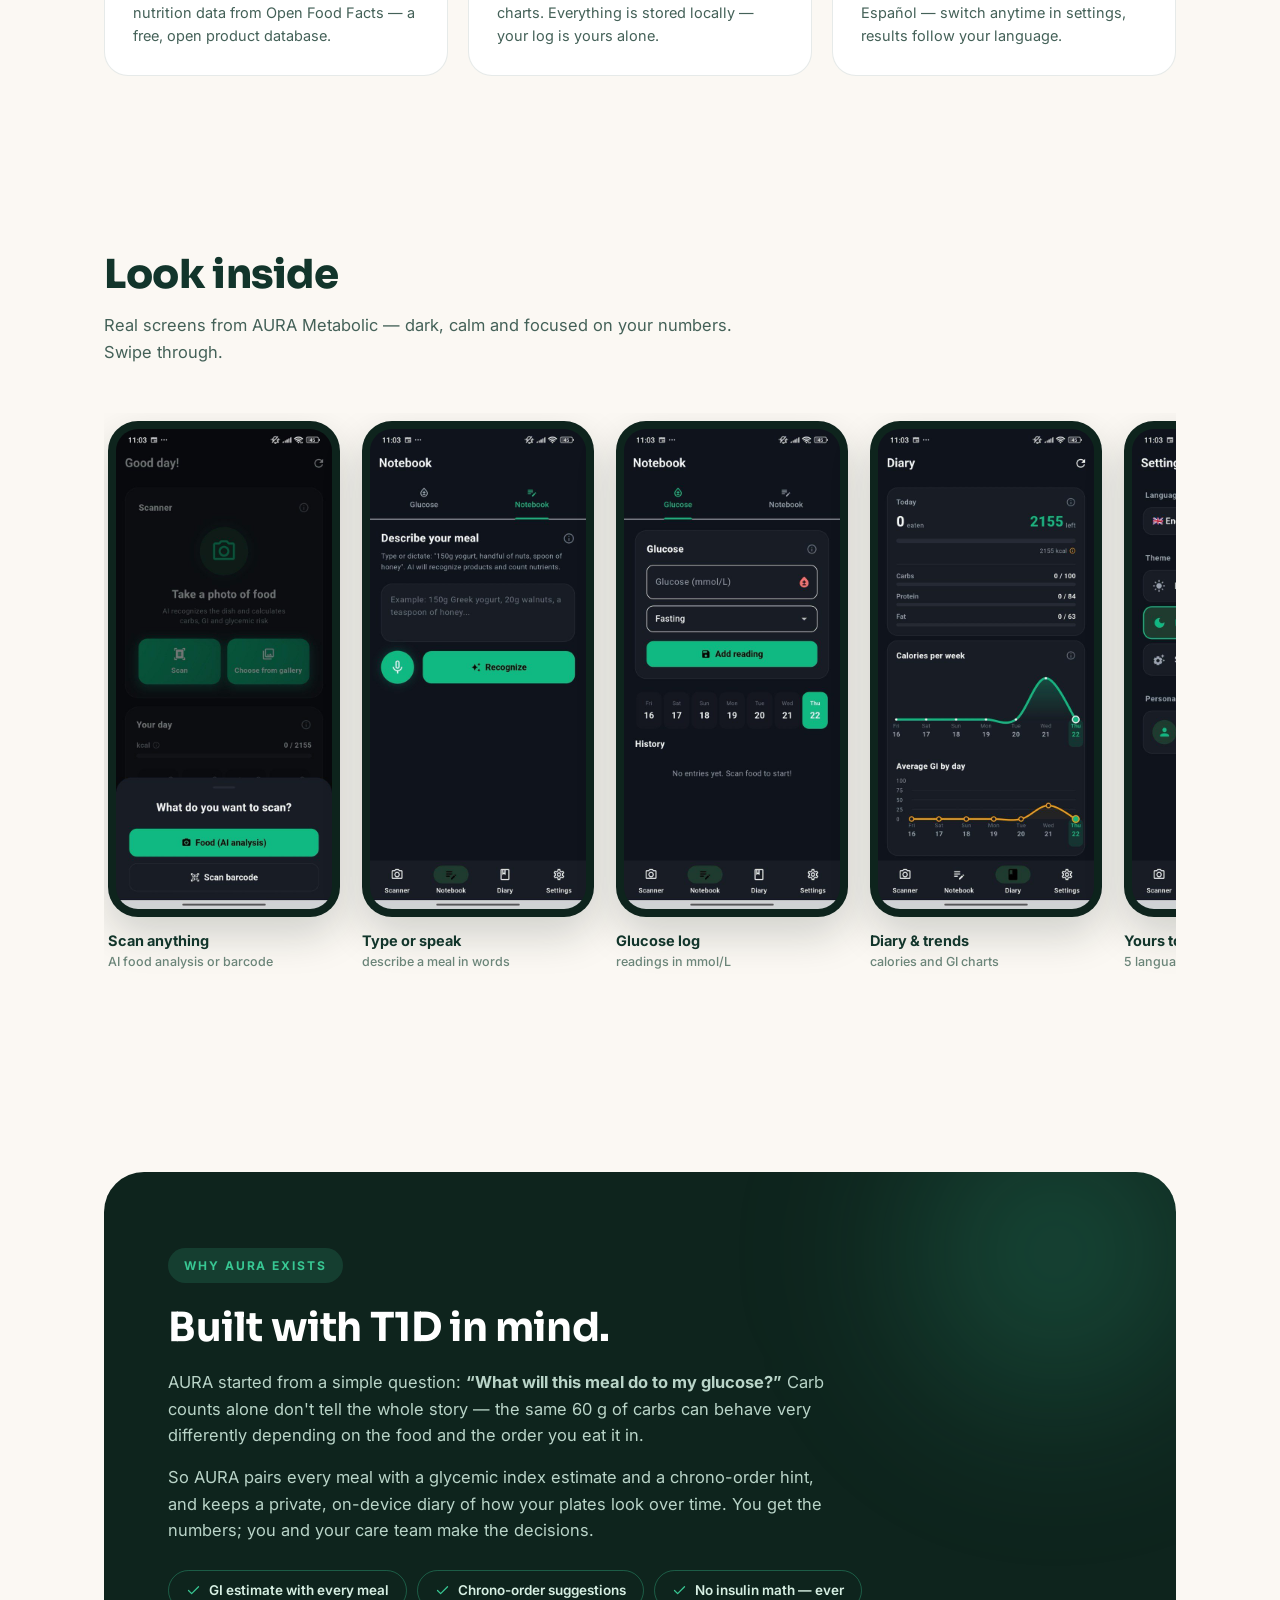
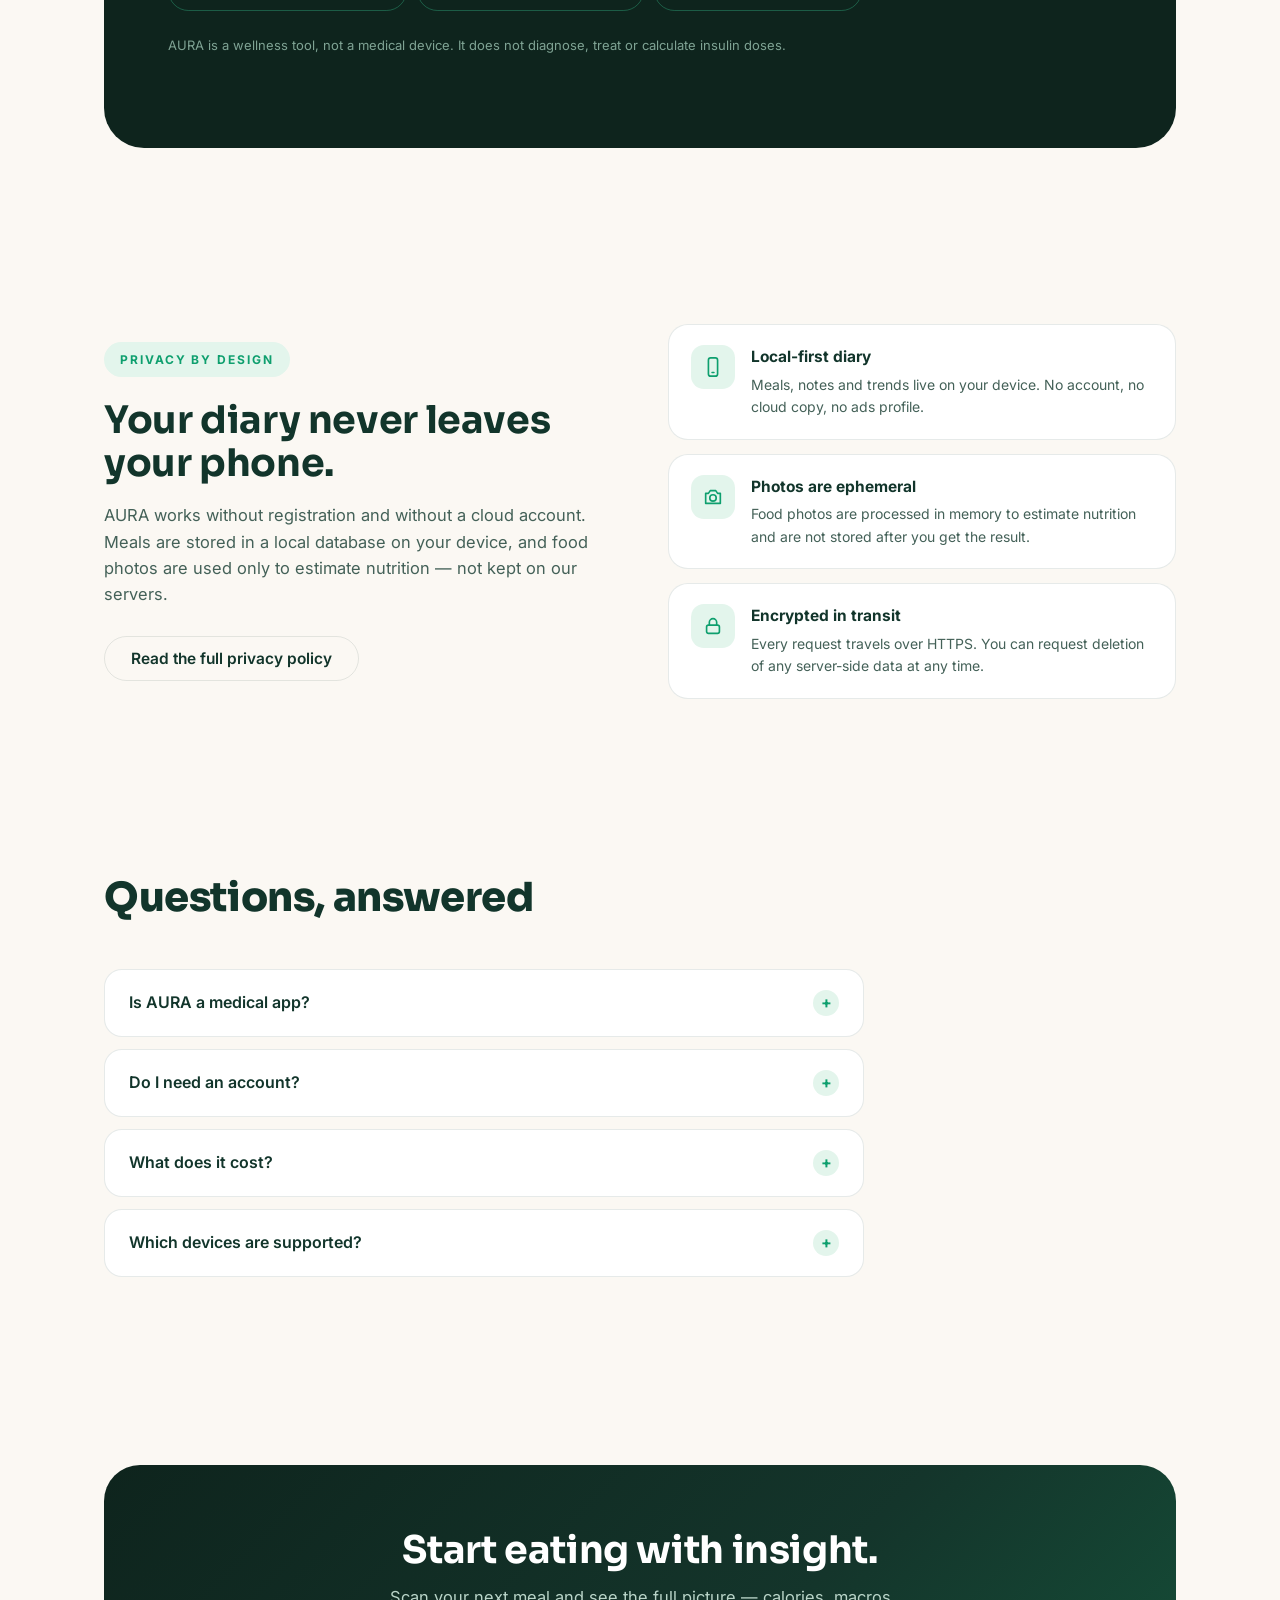
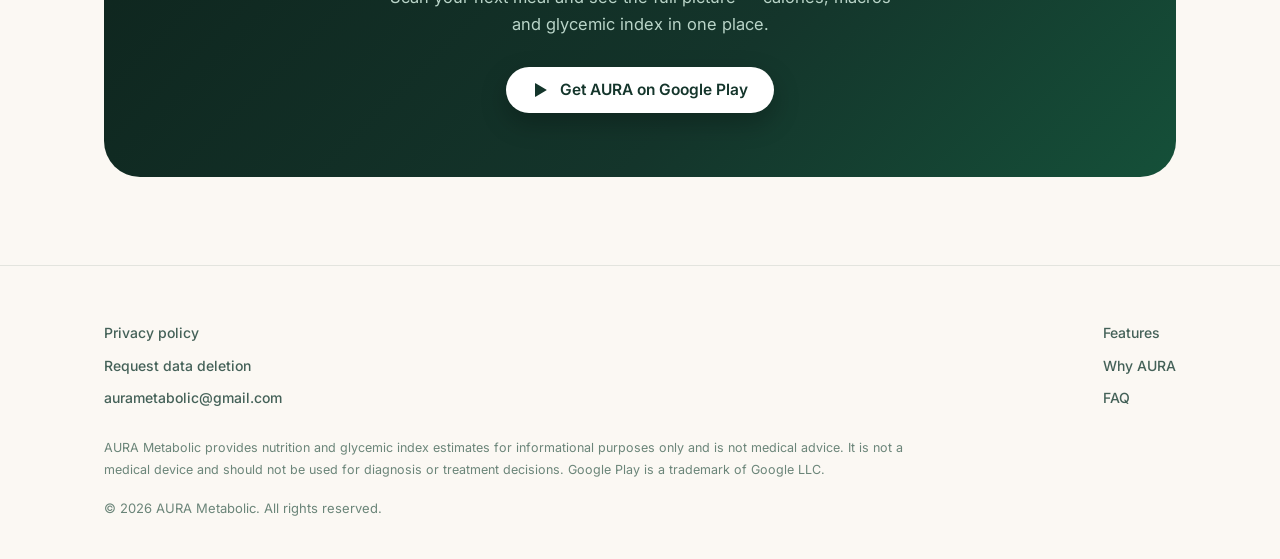
==== commit f802753a: "Add files via upload" ====
--- a/index .html
+++ b/index .html
@@ -9,7 +9,7 @@
 <meta property="og:description" content="Calories, macros & GI from a single photo. Made with T1D in mind.">
 <meta property="og:type" content="website">
 <script type="text/javascript" nonce="b4d9fec85eac49a7a33bd9a4cb9" src="//local.adguard.org?ts=1792632567443&amp;type=content-script&amp;dmn=chat.z.ai&amp;css=1&amp;js=1&amp;gcss=1&amp;rel=1&amp;rji=1"></script>
-<script type="text/javascript" nonce="b4d9fec85eac49a7a33bd9a4cb9" src="//local.adguard.org?ts=1792632567443&amp;name=AdGuard%20Popup%20Blocker&amp;name=AdGuard%20Assistant&amp;name=AdGuard%20Extra&amp;type=user-script"></script><link rel="icon" href="data:image/svg+xml,<svg xmlns='http://www.w3.org/2000/svg' viewBox='0 0 32 32'><defs><linearGradient id='g' x1='0' y1='0' x2='1' y2='1'><stop offset='0' stop-color='%230E9F6E'/><stop offset='1' stop-color='%2338C793'/></linearGradient></defs><circle cx='16' cy='16' r='12' fill='none' stroke='url(%23g)' stroke-width='5'/><circle cx='16' cy='16' r='4.5' fill='%230E9F6E'/></svg>">
+<script type="text/javascript" nonce="b4d9fec85eac49a7a33bd9a4cb9" src="//local.adguard.org?ts=1792632567443&amp;name=AdGuard%20Popup%20Blocker&amp;name=AdGuard%20Assistant&amp;name=AdGuard%20Extra&amp;type=user-script"></script><link rel="icon" href="data:image/svg+xml,<svg xmlns='http://www.w3.org/2000/svg' viewBox='0 0 48 48'><defs><linearGradient id='t' x1='0' y1='0' x2='1' y2='1'><stop offset='0' stop-color='%23053327'/><stop offset='1' stop-color='%23040B08'/></linearGradient><linearGradient id='a' x1='0' y1='0' x2='1' y2='1'><stop offset='0' stop-color='%2381F0A8'/><stop offset='.5' stop-color='%232DD4BF'/><stop offset='1' stop-color='%233B82F6'/></linearGradient></defs><rect width='48' height='48' rx='11' fill='url(%23t)'/><path d='M15.5 33.5 24 13.5l8.5 20' fill='none' stroke='url(%23a)' stroke-width='6.5' stroke-linecap='round' stroke-linejoin='round'/><path d='M27.5 29.7c-4.9.4-7.7-2.1-8.1-6.9 4.9-.4 7.7 2.1 8.1 6.9z' fill='%234ADE80'/><path d='M8 15v-3q0-4 4-4h3M33 8h3q4 0 4 4v3M40 33v3q0 4-4 4h-3M15 40h-3q-4 0-4-4v-3' fill='none' stroke='%2335E0D2' stroke-width='3' stroke-linecap='round'/></svg>">
 <link rel="preconnect" href="https://fonts.googleapis.com">
 <link rel="preconnect" href="https://fonts.gstatic.com" crossorigin>
 <link href="https://fonts.googleapis.com/css2?family=Inter:wght@400;500;600;700&family=Sora:wght@600;700;800&display=swap" rel="stylesheet">
@@ -25,6 +25,11 @@
   --brand-soft:#E3F5EC;
   --gold:#E8A33D;
   --gold-soft:#FBEED7;
+  --teal:#2DD4BF;
+  --teal-ink:#0A7D71;
+  --cyan:#35E0D2;
+  --drop:#27CFFF;
+  --blue:#3B82F6;
   --dark:#0E241D;
   --dark-2:#14352B;
   --line:rgba(18,53,43,.10);
@@ -58,7 +63,7 @@
 .nav-inner{display:flex;align-items:center;gap:28px;height:68px}
 .logo{display:flex;align-items:center;gap:10px;font-family:'Sora',sans-serif;font-weight:800;font-size:19px;color:var(--ink);letter-spacing:.02em}
 .logo svg{flex:none}
-.logo small{display:block;font-family:'Inter',sans-serif;font-weight:500;font-size:11px;color:var(--muted);letter-spacing:.14em;text-transform:uppercase;margin-top:1px}
+.logo small{display:block;font-family:'Inter',sans-serif;font-weight:600;font-size:10.5px;color:var(--teal-ink);letter-spacing:.34em;margin-top:2px}
 .nav-links{display:flex;gap:26px;margin-left:auto}
 .nav-links a{color:var(--body);font-size:14.5px;font-weight:500;transition:color .2s}
 .nav-links a:hover{color:var(--brand)}
@@ -76,10 +81,10 @@
 }
 .btn svg{width:18px;height:18px;flex:none}
 .btn-primary{
-  background:linear-gradient(135deg,var(--brand),var(--brand-2));
-  color:#fff;box-shadow:0 10px 28px rgba(14,159,110,.35);
-}
-.btn-primary:hover{transform:translateY(-2px);box-shadow:0 14px 34px rgba(14,159,110,.42)}
+  background:linear-gradient(135deg,#0E9F6E,#2DD4BF 55%,#3B82F6 135%);
+  color:#fff;box-shadow:0 10px 28px rgba(20,169,150,.38);
+}
+.btn-primary:hover{transform:translateY(-2px);box-shadow:0 14px 34px rgba(45,150,190,.45)}
 .btn-ghost{
   background:transparent;color:var(--ink);
   border:1.5px solid var(--line);
@@ -98,7 +103,7 @@
   padding:8px 16px;border-radius:999px;margin-bottom:22px;
 }
 .hero h1{font-size:clamp(38px,5vw,58px);font-weight:800;margin-bottom:20px}
-.grad{background:linear-gradient(120deg,var(--brand),var(--brand-2) 55%,var(--gold));-webkit-background-clip:text;background-clip:text;color:transparent}
+.grad{background:linear-gradient(115deg,var(--brand),var(--teal) 48%,var(--blue) 95%);-webkit-background-clip:text;background-clip:text;color:transparent}
 .hero .lead{font-size:clamp(16px,1.6vw,18.5px);color:var(--body);max-width:520px;margin-bottom:32px}
 .btn-row{display:flex;flex-wrap:wrap;gap:14px;align-items:center;margin-bottom:14px}
 .soon{font-size:13px;color:var(--muted);margin-bottom:30px}
@@ -115,7 +120,7 @@
 /* aura glow */
 .blob{position:absolute;border-radius:50%;filter:blur(70px);opacity:.5;pointer-events:none;z-index:0}
 .blob-1{width:520px;height:520px;background:radial-gradient(circle,rgba(56,199,147,.55),transparent 65%);top:-140px;right:-120px}
-.blob-2{width:420px;height:420px;background:radial-gradient(circle,rgba(232,163,61,.38),transparent 65%);bottom:-160px;left:-120px}
+.blob-2{width:420px;height:420px;background:radial-gradient(circle,rgba(59,130,246,.32),transparent 65%);bottom:-160px;left:-120px}
 
 /* ---------- PHONE MOCKUP ---------- */
 .stage{position:relative;display:flex;justify-content:center}
@@ -127,7 +132,7 @@
 .screen{background:var(--bg);border-radius:38px;padding:18px 16px;overflow:hidden}
 .screen-top{display:flex;justify-content:space-between;align-items:center;margin-bottom:14px}
 .screen-top .lbl{font-size:12px;font-weight:600;color:var(--muted);letter-spacing:.06em;text-transform:uppercase}
-.dot{width:8px;height:8px;border-radius:50%;background:var(--brand-2)}
+.dot{width:8px;height:8px;border-radius:50%;background:var(--cyan)}
 .food{
   height:150px;border-radius:20px;position:relative;overflow:hidden;
   background:
@@ -139,7 +144,7 @@
 }
 .scanline{
   position:absolute;left:0;right:0;height:44px;top:-44px;
-  background:linear-gradient(to bottom,transparent,rgba(56,199,147,.55));
+  background:linear-gradient(to bottom,transparent,rgba(53,224,210,.55));
   animation:scan 2.8s ease-in-out infinite;
 }
 @keyframes scan{0%{top:-44px}60%,100%{top:150px}}
@@ -167,8 +172,19 @@
 .float svg{width:18px;height:18px;color:var(--brand)}
 .float small{display:block;font-size:10.5px;font-weight:500;color:var(--muted)}
 .f1{top:36px;right:2%;animation:bob 5s ease-in-out infinite}
+.f1 svg{color:var(--drop)}
 .f2{bottom:52px;left:2%;animation:bob 6s .8s ease-in-out infinite}
 @keyframes bob{0%,100%{transform:translateY(0)}50%{transform:translateY(-8px)}}
+
+/* scan frame around hero phone (icon motif) */
+.scan-frame{position:absolute;top:-24px;bottom:-24px;left:50%;transform:translateX(-50%);width:354px;z-index:1;pointer-events:none;animation:frameGlow 3.4s ease-in-out infinite}
+.scan-frame i{position:absolute;width:38px;height:38px;border:3.5px solid var(--cyan);border-radius:12px;box-shadow:0 0 18px rgba(53,224,210,.25)}
+.scan-frame i:nth-child(1){top:0;left:0;border-right:0;border-bottom:0}
+.scan-frame i:nth-child(2){top:0;right:0;border-left:0;border-bottom:0}
+.scan-frame i:nth-child(3){bottom:0;left:0;border-right:0;border-top:0}
+.scan-frame i:nth-child(4){bottom:0;right:0;border-left:0;border-top:0}
+@keyframes frameGlow{0%,100%{opacity:.75}50%{opacity:1}}
+@media(max-width:400px){.scan-frame{width:316px}}
 
 /* real screenshot in hero phone */
 .screen-shot{padding:0;background:var(--dark)}
@@ -309,12 +325,17 @@
 <header class="nav">
   <div class="container nav-inner">
     <a class="logo" href="#" aria-label="AURA Metabolic home">
-      <svg width="30" height="30" viewBox="0 0 32 32" fill="none" aria-hidden="true">
-        <defs><linearGradient id="lg" x1="0" y1="0" x2="1" y2="1"><stop offset="0" stop-color="#0E9F6E"/><stop offset="1" stop-color="#38C793"/></linearGradient></defs>
-        <circle cx="16" cy="16" r="12" stroke="url(#lg)" stroke-width="5"/>
-        <circle cx="16" cy="16" r="4.5" fill="#0E9F6E"/>
+      <svg width="34" height="34" viewBox="0 0 48 48" fill="none" aria-hidden="true">
+        <defs>
+          <linearGradient id="lgTile" x1="0" y1="0" x2="1" y2="1"><stop offset="0" stop-color="#053327"/><stop offset="1" stop-color="#040B08"/></linearGradient>
+          <linearGradient id="lgA" x1="0" y1="0" x2="1" y2="1"><stop offset="0" stop-color="#81F0A8"/><stop offset=".5" stop-color="#2DD4BF"/><stop offset="1" stop-color="#3B82F6"/></linearGradient>
+        </defs>
+        <rect width="48" height="48" rx="12" fill="url(#lgTile)"/>
+        <path d="M15.5 33.5 24 13.5l8.5 20" fill="none" stroke="url(#lgA)" stroke-width="6.5" stroke-linecap="round" stroke-linejoin="round"/>
+        <path d="M27.5 29.7c-4.9.4-7.7-2.1-8.1-6.9 4.9-.4 7.7 2.1 8.1 6.9z" fill="#4ADE80"/>
+        <path d="M8 15v-3q0-4 4-4h3M33 8h3q4 0 4 4v3M40 33v3q0 4-4 4h-3M15 40h-3q-4 0-4-4v-3" fill="none" stroke="#35E0D2" stroke-width="3" stroke-linecap="round"/>
       </svg>
-      <span>AURA<small>Metabolic</small></span>
+      <span>aura<small>metabolic</small></span>
     </a>
     <nav class="nav-links" id="navLinks" aria-label="Main">
       <a href="#features">Features</a>
@@ -357,12 +378,13 @@
     </div>
 
     <div class="stage">
+      <div class="scan-frame" aria-hidden="true"><i></i><i></i><i></i><i></i></div>
       <div class="phone">
         <div class="screen screen-shot">
           <img src="[data-uri]" alt="AURA Metabolic app — scanner home screen" width="576" height="1280">
         </div>
       </div>
-      <div class="float f1"><svg viewBox="0 0 24 24" fill="none" stroke="currentColor" stroke-width="1.8" stroke-linecap="round" stroke-linejoin="round"><path d="M4 20C4 10 10 4 20 4c0 10-6 16-16 16z"/><path d="M4 20C8 14 12 10 18 6"/></svg><span>GI 38<small>Low risk</small></span></div>
+      <div class="float f1"><svg viewBox="0 0 24 24" fill="none" stroke="currentColor" stroke-width="1.8" stroke-linecap="round" stroke-linejoin="round"><path d="M12 3.6s5.8 6.6 5.8 10.9a5.8 5.8 0 1 1-11.6 0C6.2 10.2 12 3.6 12 3.6z"/></svg><span>GI 38<small>Low risk</small></span></div>
       <div class="float f2"><svg viewBox="0 0 24 24" fill="none" stroke="currentColor" stroke-width="2" stroke-linecap="round" stroke-linejoin="round"><path d="M20 6L9 17l-5-5"/></svg><span>Saved to diary<small>stored on device</small></span></div>
     </div>
   </div>
